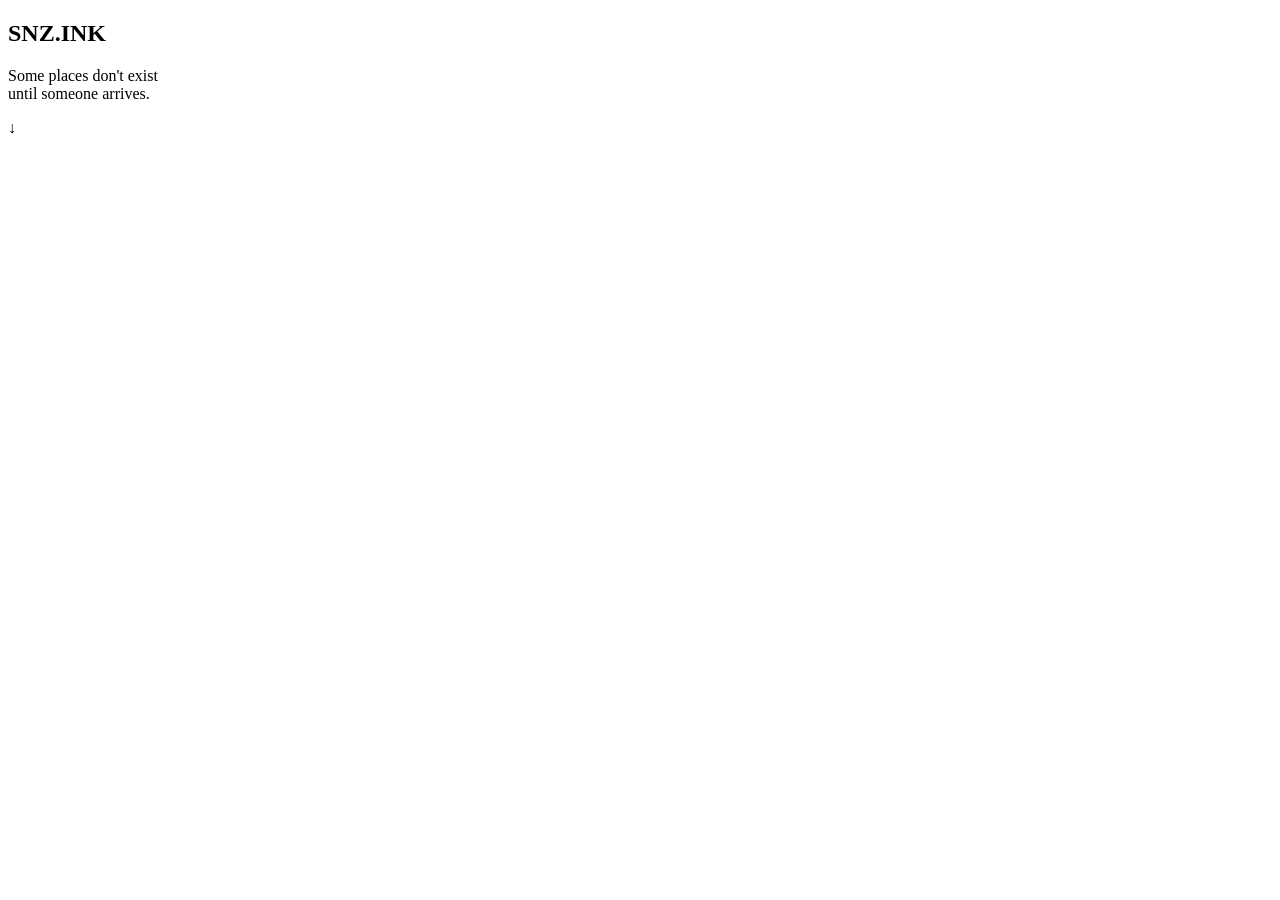
==== index.html @ cecdd0c6 "Create index.html" ====
<!DOCTYPE html>
<html lang="en">
<head>
    <meta charset="UTF-8">
    <meta name="viewport" content="width=device-width, initial-scale=1.0">
    <title>SNZ.INK</title>
    <link rel="stylesheet" href="style.css">
</head>

<body>

    <main class="arrival">

        <div class="light"></div>

        <section class="welcome">
            <h1>SNZ.INK</h1>

            <p>
                Some places don't exist<br>
                until someone arrives.
            </p>

            <span class="arrow">↓</span>
        </section>

    </main>

    <script src="script.js"></script>

</body>
</html>
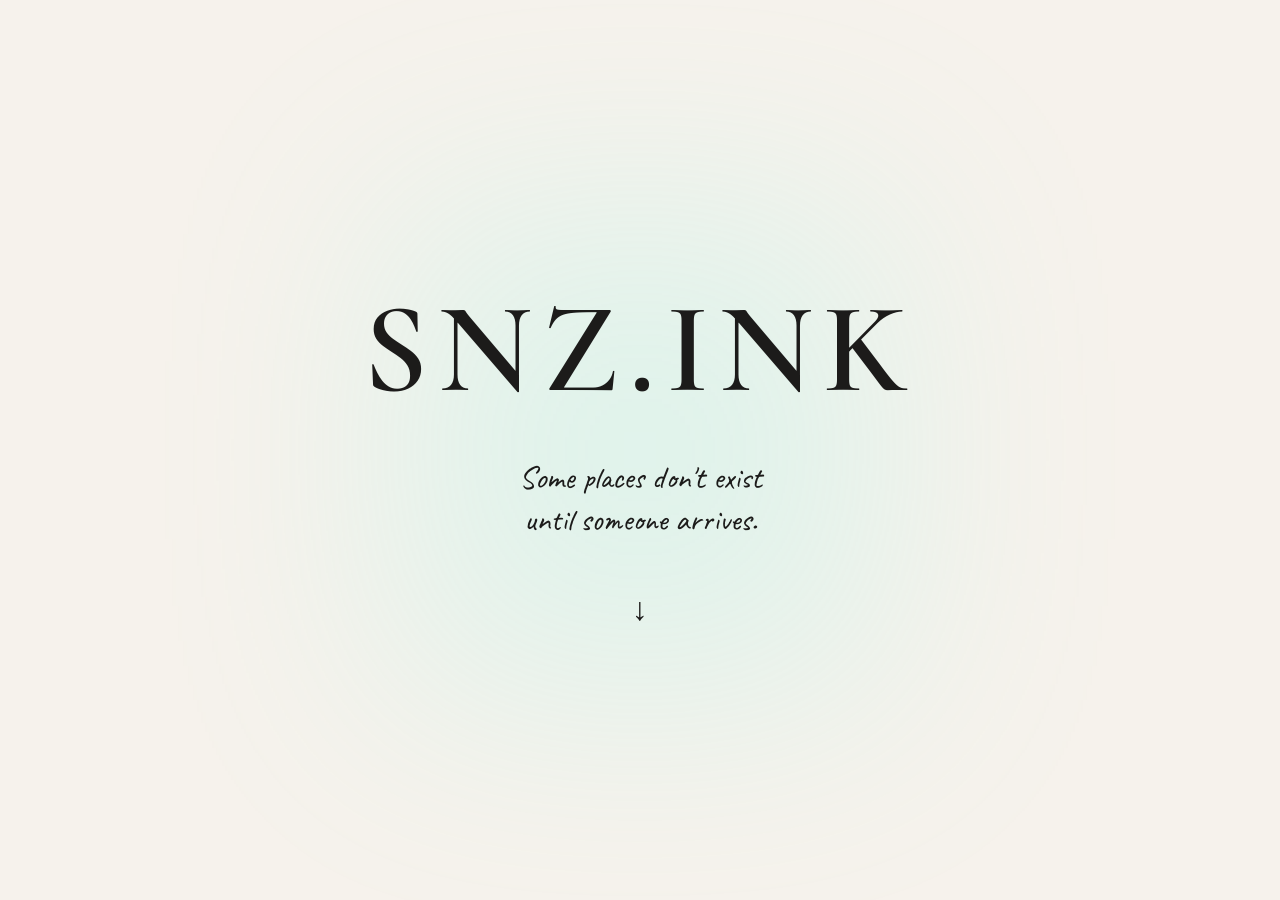
==== commit 314a788f: "Update index.html" ====
--- a/index.html
+++ b/index.html
@@ -12,6 +12,13 @@
     <main class="arrival">
 
         <div class="light"></div>
+
+        <div class="alien-flower">
+    <div class="petal petal-one"></div>
+    <div class="petal petal-two"></div>
+    <div class="petal petal-three"></div>
+    <div class="core"></div>
+</div>
 
         <section class="welcome">
             <h1>SNZ.INK</h1>
--- a/style.css
+++ b/style.css
@@ -0,0 +1,97 @@
+@import url('https://fonts.googleapis.com/css2?family=Cormorant+Garamond:wght@400;600&family=Caveat:wght@400;500&display=swap');
+
+:root {
+    --paper: #F6F2EC;
+    --ink: #1C1B1A;
+    --neon: #7EF7E7;
+}
+
+* {
+    box-sizing: border-box;
+}
+
+body {
+    margin: 0;
+    background: var(--paper);
+    color: var(--ink);
+    overflow: hidden;
+}
+
+.arrival {
+    height: 100vh;
+    display: flex;
+    align-items: center;
+    justify-content: center;
+    position: relative;
+    overflow: hidden;
+}
+
+.welcome {
+    text-align: center;
+    z-index: 2;
+    animation: appear 3s ease forwards;
+}
+
+h1 {
+    font-family: "Cormorant Garamond", serif;
+    font-size: clamp(4rem, 12vw, 8rem);
+    font-weight: 600;
+    letter-spacing: 0.08em;
+    margin: 0;
+}
+
+p {
+    font-family: "Caveat", cursive;
+    font-size: 2rem;
+    line-height: 1.3;
+    margin-top: 30px;
+}
+
+.arrow {
+    display: block;
+    margin-top: 50px;
+    font-size: 2rem;
+    animation: float 2s infinite ease-in-out;
+}
+
+.light {
+    position: absolute;
+    width: 500px;
+    height: 500px;
+    background: var(--neon);
+    filter: blur(120px);
+    opacity: 0.18;
+    animation: breathe 8s infinite alternate;
+}
+
+@keyframes appear {
+    from {
+        opacity: 0;
+        transform: translateY(20px);
+    }
+
+    to {
+        opacity: 1;
+        transform: translateY(0);
+    }
+}
+
+@keyframes breathe {
+    from {
+        transform: scale(0.8);
+    }
+
+    to {
+        transform: scale(1.2);
+    }
+}
+
+@keyframes float {
+    0%, 100% {
+        transform: translateY(0);
+    }
+
+    50% {
+        transform: translateY(10px);
+    }
+}
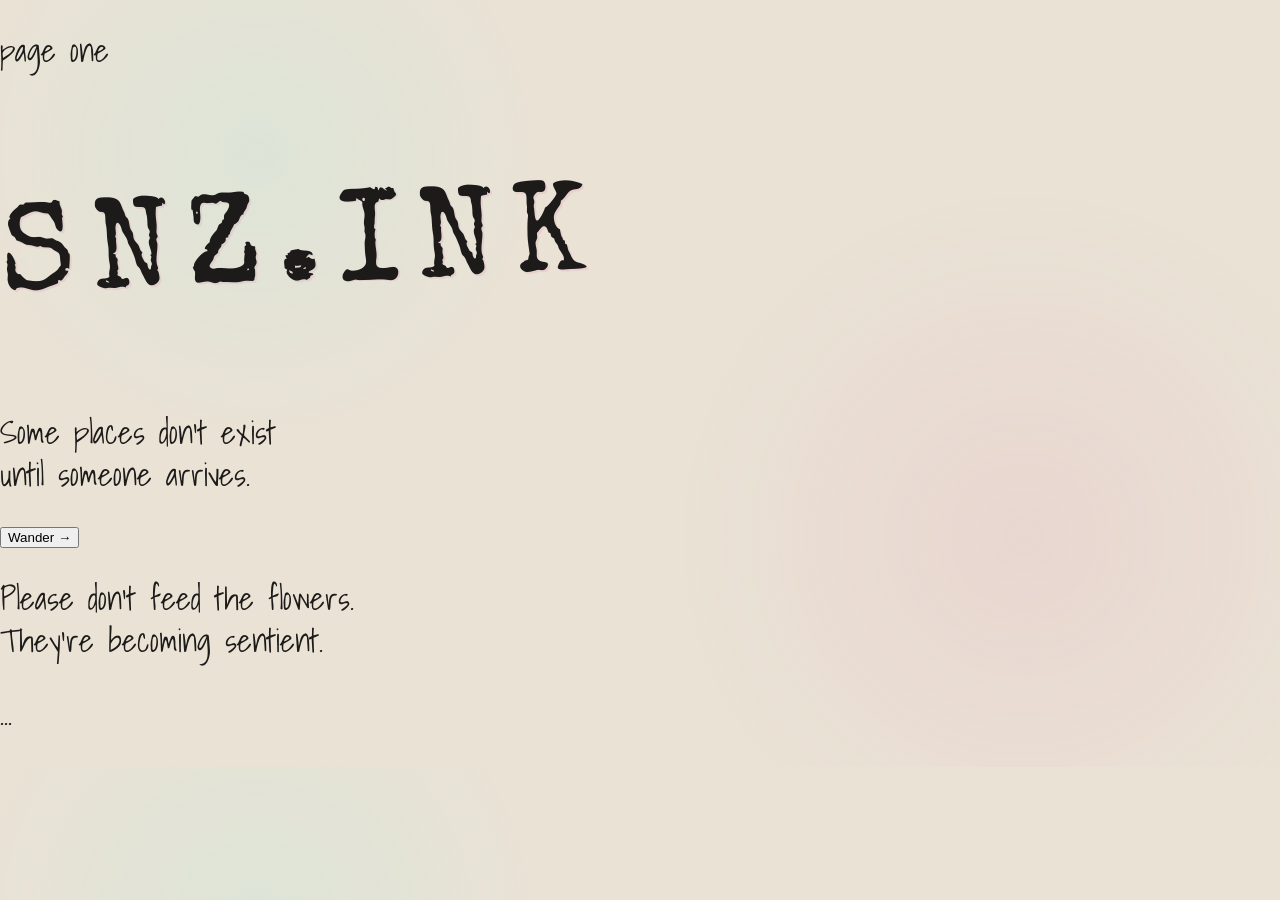
==== commit 73297596: "Update index.html" ====
--- a/index.html
+++ b/index.html
@@ -1,39 +1,91 @@
 <!DOCTYPE html>
 <html lang="en">
+
 <head>
-    <meta charset="UTF-8">
-    <meta name="viewport" content="width=device-width, initial-scale=1.0">
+    <meta charset="UTF-8" />
+    <meta name="viewport" content="width=device-width, initial-scale=1.0" />
     <title>SNZ.INK</title>
+
+    <meta name="description"
+        content="A quiet little corner for strange flowers, rule-breaking art, and wandering minds." />
+
     <link rel="stylesheet" href="style.css">
 </head>
 
 <body>
 
-    <main class="arrival">
+    <!-- =====================================================
+         SNZ.INK
+         Season I — Arrival
 
-        <div class="light"></div>
+         If you're reading this...
 
-        <div class="alien-flower">
-    <div class="petal petal-one"></div>
-    <div class="petal petal-two"></div>
-    <div class="petal petal-three"></div>
-    <div class="core"></div>
-</div>
+         Welcome.
 
-        <section class="welcome">
-            <h1>SNZ.INK</h1>
+         Take your time.
 
-            <p>
-                Some places don't exist<br>
+         Nothing here is in a hurry.
+    ====================================================== -->
+
+    <div id="paper"></div>
+    <div id="light"></div>
+    <div id="grain"></div>
+
+    <main id="arrival">
+
+        <section class="hero">
+
+            <div class="sketch-mark sketch-one"></div>
+            <div class="sketch-mark sketch-two"></div>
+
+            <div id="flower-container">
+                <!-- JavaScript will grow flowers here -->
+            </div>
+
+            <p class="label">
+                page one
+            </p>
+
+            <h1>
+                <span>SNZ</span><span class="dot">.</span><span>INK</span>
+            </h1>
+
+            <p class="quote">
+                Some places don't exist
+                <br>
                 until someone arrives.
             </p>
 
-            <span class="arrow">↓</span>
+            <button id="beginButton">
+                Wander →
+            </button>
+
         </section>
+
+        <aside class="margin-note">
+
+            <div class="tape tape-top"></div>
+
+            <p>
+                Please don't feed the flowers.
+                <br>
+                They're becoming sentient.
+            </p>
+
+        </aside>
+
+        <footer>
+
+            <p id="changingThought">
+                ...
+            </p>
+
+        </footer>
 
     </main>
 
     <script src="script.js"></script>
 
 </body>
+
 </html>
--- a/style.css
+++ b/style.css
@@ -1,5 +1,4 @@
-@import url('https://fonts.googleapis.com/css2?family=Cormorant+Garamond:wght@400;600&family=Caveat:wght@400;500&display=swap');
-
+@import url('https://fonts.googleapis.com/css2?family=Special+Elite&family=Shadows+Into+Light&family=Caveat:wght@400;500&display=swap');
 :root {
     --paper: #F6F2EC;
     --ink: #1C1B1A;
@@ -12,7 +11,18 @@
 
 body {
     margin: 0;
-    background: var(--paper);
+    background:
+        radial-gradient(
+            circle at 20% 20%,
+            rgba(126, 247, 231, 0.12),
+            transparent 25%
+        ),
+        radial-gradient(
+            circle at 80% 70%,
+            rgba(216, 110, 168, 0.10),
+            transparent 30%
+        ),
+        #EAE2D5;
     color: var(--ink);
     overflow: hidden;
 }
@@ -33,15 +43,16 @@
 }
 
 h1 {
-    font-family: "Cormorant Garamond", serif;
+    font-family: "Special Elite", monospace;
     font-size: clamp(4rem, 12vw, 8rem);
-    font-weight: 600;
-    letter-spacing: 0.08em;
-    margin: 0;
+    font-weight: 400;
+    letter-spacing: 0.12em;
+    transform: rotate(-2deg);
+    text-shadow: 2px 2px rgba(216, 110, 168, 0.15);
 }
 
 p {
-    font-family: "Caveat", cursive;
+    font-family: "Shadows Into Light", cursive;
     font-size: 2rem;
     line-height: 1.3;
     margin-top: 30px;
@@ -95,3 +106,64 @@
         transform: translateY(10px);
     }
 }
+.alien-flower {
+    position: absolute;
+    bottom: 15%;
+    left: 20%;
+    width: 120px;
+    height: 120px;
+    animation: floatFlower 6s ease-in-out infinite;
+}
+
+.petal {
+    position: absolute;
+    width: 60px;
+    height: 90px;
+    background: linear-gradient(
+        145deg,
+        #D86EA8,
+        #7EF7E7
+    );
+    border-radius: 60% 40% 60% 40%;
+    filter: blur(0.2px);
+    opacity: 0.85;
+}
+
+.petal-one {
+    transform: rotate(0deg);
+    left: 30px;
+    top: 0;
+}
+
+.petal-two {
+    transform: rotate(120deg);
+    left: 0;
+    top: 30px;
+}
+
+.petal-three {
+    transform: rotate(240deg);
+    right: 0;
+    top: 30px;
+}
+
+.core {
+    position: absolute;
+    width: 30px;
+    height: 30px;
+    background: #F6F2EC;
+    border-radius: 50%;
+    top: 45px;
+    left: 45px;
+    box-shadow: 0 0 30px #7EF7E7;
+}
+
+@keyframes floatFlower {
+    0%, 100% {
+        transform: translateY(0) rotate(-3deg);
+    }
+
+    50% {
+        transform: translateY(-20px) rotate(3deg);
+    }
+}
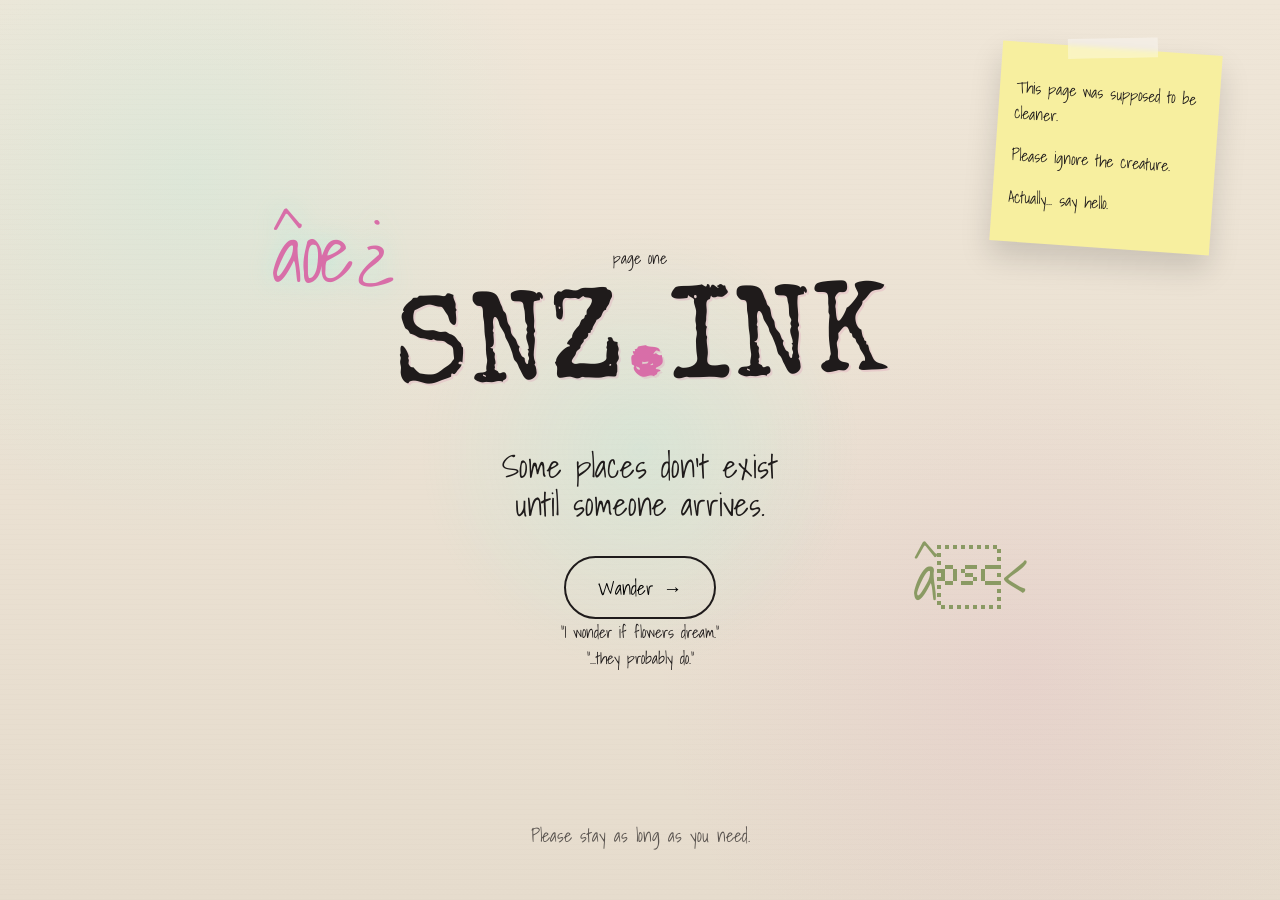
==== commit e4a428ba: "Update index.html" ====
--- a/index.html
+++ b/index.html
@@ -2,52 +2,84 @@
 <html lang="en">
 
 <head>
-    <meta charset="UTF-8" />
-    <meta name="viewport" content="width=device-width, initial-scale=1.0" />
+    <meta charset="UTF-8">
+    <meta name="viewport" content="width=device-width, initial-scale=1.0">
+
     <title>SNZ.INK</title>
 
     <meta name="description"
-        content="A quiet little corner for strange flowers, rule-breaking art, and wandering minds." />
+        content="A quiet little corner for strange flowers, wandering minds, and rule-breaking art.">
+
+    <link rel="preconnect" href="https://fonts.googleapis.com">
+    <link rel="preconnect" href="https://fonts.gstatic.com" crossorigin>
+
+    <link href="https://fonts.googleapis.com/css2?family=Special+Elite&family=Shadows+Into+Light&display=swap"
+        rel="stylesheet">
 
     <link rel="stylesheet" href="style.css">
 </head>
 
 <body>
 
-    <!-- =====================================================
-         SNZ.INK
-         Season I — Arrival
+    <!--
+    =============================================================
 
-         If you're reading this...
+        SNZ.INK
+        Season I — Arrival
 
-         Welcome.
+        If you're reading this...
 
-         Take your time.
+        Welcome.
 
-         Nothing here is in a hurry.
-    ====================================================== -->
+        Stay as long as you need.
+
+    =============================================================
+    -->
 
     <div id="paper"></div>
+    <div id="grain"></div>
     <div id="light"></div>
-    <div id="grain"></div>
 
     <main id="arrival">
 
+        <aside class="margin-note">
+
+            <div class="tape"></div>
+
+            <p>
+                This page was supposed
+                to be cleaner.
+            </p>
+
+            <p class="crossed">
+                Please ignore the creature.
+            </p>
+
+            <p>
+                Actually...
+                say hello.
+            </p>
+
+        </aside>
+
         <section class="hero">
 
-            <div class="sketch-mark sketch-one"></div>
-            <div class="sketch-mark sketch-two"></div>
+            <div class="coffee-ring"></div>
 
-            <div id="flower-container">
-                <!-- JavaScript will grow flowers here -->
+            <div class="flower-area">
+
+                <div id="flower-container">
+                    <!-- JavaScript grows things here -->
+                </div>
+
             </div>
 
-            <p class="label">
+            <p class="page-number">
                 page one
             </p>
 
             <h1>
-                <span>SNZ</span><span class="dot">.</span><span>INK</span>
+                SNZ<span class="dot">.</span>INK
             </h1>
 
             <p class="quote">
@@ -62,22 +94,18 @@
 
         </section>
 
-        <aside class="margin-note">
+        <div class="margin-thought left">
+            "I wonder if flowers dream."
+        </div>
 
-            <div class="tape tape-top"></div>
-
-            <p>
-                Please don't feed the flowers.
-                <br>
-                They're becoming sentient.
-            </p>
-
-        </aside>
+        <div class="margin-thought right">
+            "...they probably do."
+        </div>
 
         <footer>
 
             <p id="changingThought">
-                ...
+                Please stay as long as you need.
             </p>
 
         </footer>
--- a/style.css
+++ b/style.css
@@ -1,169 +1,178 @@
-@import url('https://fonts.googleapis.com/css2?family=Special+Elite&family=Shadows+Into+Light&family=Caveat:wght@400;500&display=swap');
-:root {
-    --paper: #F6F2EC;
-    --ink: #1C1B1A;
-    --neon: #7EF7E7;
+@import url('https://fonts.googleapis.com/css2?family=Special+Elite&family=Shadows+Into+Light&display=swap');
+
+:root{
+--paper:#efe6d8;
+--paper2:#e6dccd;
+--ink:#1f1b1b;
+--pink:#d86ea8;
+--cyan:#7ef7e7;
+--green:#8a9a63;
 }
 
-* {
-    box-sizing: border-box;
+*{box-sizing:border-box}
+html,body{height:100%}
+body{
+margin:0;
+overflow:hidden;
+font-family:"Shadows Into Light",cursive;
+color:var(--ink);
+background:
+radial-gradient(circle at 15% 20%,rgba(126,247,231,.14),transparent 28%),
+radial-gradient(circle at 80% 75%,rgba(216,110,168,.10),transparent 30%),
+linear-gradient(180deg,var(--paper),var(--paper2));
 }
 
-body {
-    margin: 0;
-    background:
-        radial-gradient(
-            circle at 20% 20%,
-            rgba(126, 247, 231, 0.12),
-            transparent 25%
-        ),
-        radial-gradient(
-            circle at 80% 70%,
-            rgba(216, 110, 168, 0.10),
-            transparent 30%
-        ),
-        #EAE2D5;
-    color: var(--ink);
-    overflow: hidden;
+#paper,#grain,#light{
+position:fixed;inset:0;pointer-events:none;
 }
 
-.arrival {
-    height: 100vh;
-    display: flex;
-    align-items: center;
-    justify-content: center;
-    position: relative;
-    overflow: hidden;
+#paper{
+background:
+repeating-linear-gradient(90deg,rgba(255,255,255,.025) 0 2px,transparent 2px 6px),
+repeating-linear-gradient(0deg,rgba(0,0,0,.015) 0 1px,transparent 1px 5px);
+opacity:.55;
 }
 
-.welcome {
-    text-align: center;
-    z-index: 2;
-    animation: appear 3s ease forwards;
+#grain{
+opacity:.08;
+background-image:
+radial-gradient(#000 0.6px, transparent .7px);
+background-size:8px 8px;
+mix-blend-mode:multiply;
 }
 
-h1 {
-    font-family: "Special Elite", monospace;
-    font-size: clamp(4rem, 12vw, 8rem);
-    font-weight: 400;
-    letter-spacing: 0.12em;
-    transform: rotate(-2deg);
-    text-shadow: 2px 2px rgba(216, 110, 168, 0.15);
+#light{
+background:
+radial-gradient(circle at var(--mx,50%) var(--my,50%),rgba(126,247,231,.16),transparent 220px);
+transition:background .08s linear;
 }
 
-p {
-    font-family: "Shadows Into Light", cursive;
-    font-size: 2rem;
-    line-height: 1.3;
-    margin-top: 30px;
+#arrival{
+height:100%;
+display:flex;
+flex-direction:column;
+justify-content:center;
+align-items:center;
+position:relative;
+padding:2rem;
 }
 
-.arrow {
-    display: block;
-    margin-top: 50px;
-    font-size: 2rem;
-    animation: float 2s infinite ease-in-out;
+.hero{
+position:relative;
+text-align:center;
+max-width:850px;
 }
 
-.light {
-    position: absolute;
-    width: 500px;
-    height: 500px;
-    background: var(--neon);
-    filter: blur(120px);
-    opacity: 0.18;
-    animation: breathe 8s infinite alternate;
+.label{
+letter-spacing:.3em;
+text-transform:uppercase;
+font-size:.9rem;
+opacity:.55;
 }
 
-@keyframes appear {
-    from {
-        opacity: 0;
-        transform: translateY(20px);
-    }
-
-    to {
-        opacity: 1;
-        transform: translateY(0);
-    }
+h1{
+font-family:"Special Elite",monospace;
+font-size:clamp(4rem,11vw,8rem);
+margin:.2rem 0;
+font-weight:400;
+transform:rotate(-1.5deg);
+text-shadow:2px 2px rgba(216,110,168,.18);
 }
 
-@keyframes breathe {
-    from {
-        transform: scale(0.8);
-    }
+.dot{color:var(--pink)}
 
-    to {
-        transform: scale(1.2);
-    }
+.quote{
+font-size:2rem;
+line-height:1.2;
+max-width:650px;
+margin:2rem auto;
 }
 
-@keyframes float {
-    0%, 100% {
-        transform: translateY(0);
-    }
-
-    50% {
-        transform: translateY(10px);
-    }
-}
-.alien-flower {
-    position: absolute;
-    bottom: 15%;
-    left: 20%;
-    width: 120px;
-    height: 120px;
-    animation: floatFlower 6s ease-in-out infinite;
+#beginButton{
+background:transparent;
+border:2px solid var(--ink);
+padding:.9rem 2rem;
+font:inherit;
+font-size:1.2rem;
+cursor:pointer;
+border-radius:999px;
+transition:.35s;
 }
 
-.petal {
-    position: absolute;
-    width: 60px;
-    height: 90px;
-    background: linear-gradient(
-        145deg,
-        #D86EA8,
-        #7EF7E7
-    );
-    border-radius: 60% 40% 60% 40%;
-    filter: blur(0.2px);
-    opacity: 0.85;
+#beginButton:hover{
+background:var(--ink);
+color:#fff;
+transform:translateY(-3px);
+box-shadow:0 0 30px rgba(126,247,231,.3);
 }
 
-.petal-one {
-    transform: rotate(0deg);
-    left: 30px;
-    top: 0;
+.margin-note{
+position:absolute;
+right:4rem;
+top:3rem;
+width:220px;
+background:#f7ef9f;
+padding:1rem;
+transform:rotate(4deg);
+box-shadow:0 15px 30px rgba(0,0,0,.15);
 }
 
-.petal-two {
-    transform: rotate(120deg);
-    left: 0;
-    top: 30px;
+.tape{
+position:absolute;
+width:90px;
+height:20px;
+background:rgba(255,255,255,.35);
+left:50%;
+top:-10px;
+transform:translateX(-50%) rotate(-5deg);
+backdrop-filter:blur(2px);
 }
 
-.petal-three {
-    transform: rotate(240deg);
-    right: 0;
-    top: 30px;
+footer{
+position:absolute;
+bottom:2rem;
+opacity:.7;
+font-size:1.1rem;
 }
 
-.core {
-    position: absolute;
-    width: 30px;
-    height: 30px;
-    background: #F6F2EC;
-    border-radius: 50%;
-    top: 45px;
-    left: 45px;
-    box-shadow: 0 0 30px #7EF7E7;
+.sketch-mark{
+position:absolute;
+border:2px solid rgba(31,27,27,.12);
+border-radius:50%;
 }
 
-@keyframes floatFlower {
-    0%, 100% {
-        transform: translateY(0) rotate(-3deg);
-    }
+.sketch-one{width:160px;height:60px;left:-70px;top:10px;transform:rotate(-8deg)}
+.sketch-two{width:120px;height:120px;right:-50px;bottom:30px}
 
-    50% {
-        transform: translateY(-20px) rotate(3deg);
-    }
+#flower-container::before{
+content:"âœ¿";
+position:absolute;
+left:-120px;
+top:-40px;
+font-size:5rem;
+color:var(--pink);
+filter:drop-shadow(0 0 12px rgba(126,247,231,.4));
+animation:float 6s ease-in-out infinite;
 }
+
+#flower-container::after{
+content:"â‹";
+position:absolute;
+right:-140px;
+bottom:-10px;
+font-size:4rem;
+color:var(--green);
+animation:float2 8s ease-in-out infinite;
+}
+
+@keyframes float{
+50%{transform:translateY(-15px) rotate(8deg)}
+}
+@keyframes float2{
+50%{transform:translateY(12px) rotate(-12deg)}
+}
+
+@media (max-width:900px){
+.margin-note{display:none}
+.quote{font-size:1.6rem}
+}
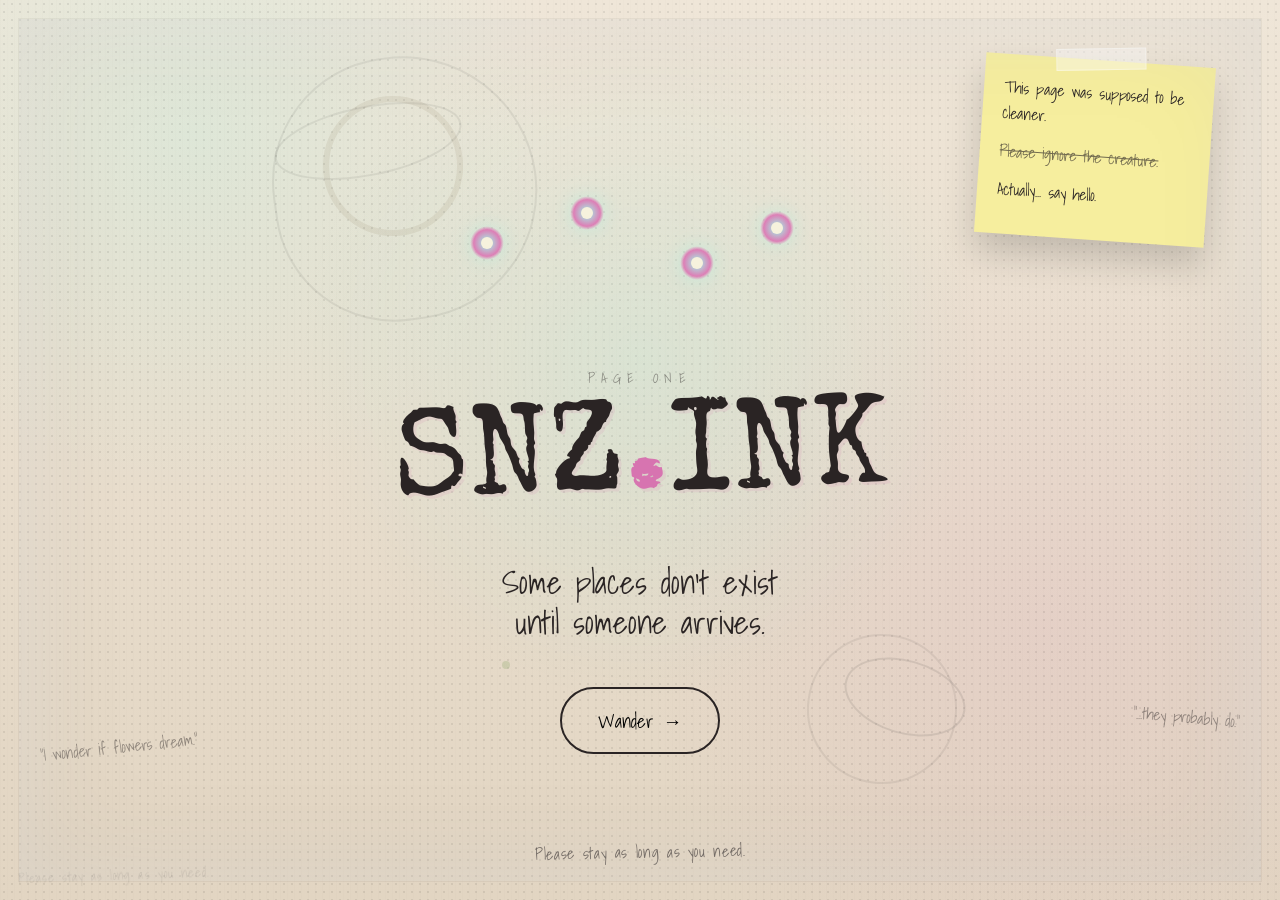
==== commit 205e536c: "Update index.html" ====
--- a/index.html
+++ b/index.html
@@ -63,7 +63,12 @@
         </aside>
 
         <section class="hero">
+<div class="circle-a"></div>
+<div class="circle-b"></div>
 
+<div class="paint"></div>
+<div class="paint"></div>
+<div class="paint"></div>
             <div class="coffee-ring"></div>
 
             <div class="flower-area">
--- a/style.css
+++ b/style.css
@@ -1,178 +1,747 @@
+/* ==========================================================
+   SNZ.INK
+   Season I — Arrival
+   Foundation
+========================================================== */
+
 @import url('https://fonts.googleapis.com/css2?family=Special+Elite&family=Shadows+Into+Light&display=swap');
 
 :root{
---paper:#efe6d8;
---paper2:#e6dccd;
---ink:#1f1b1b;
---pink:#d86ea8;
---cyan:#7ef7e7;
---green:#8a9a63;
-}
-
-*{box-sizing:border-box}
-html,body{height:100%}
+
+    --paper:#efe6d8;
+    --paper-dark:#e2d5c2;
+
+    --ink:#2a2424;
+
+    --pink:#d774b0;
+    --cyan:#87f7e7;
+    --green:#8ca56c;
+
+    --shadow:rgba(0,0,0,.18);
+
+}
+
+*{
+    margin:0;
+    padding:0;
+    box-sizing:border-box;
+}
+
+html{
+    scroll-behavior:smooth;
+}
+
 body{
-margin:0;
-overflow:hidden;
-font-family:"Shadows Into Light",cursive;
-color:var(--ink);
-background:
-radial-gradient(circle at 15% 20%,rgba(126,247,231,.14),transparent 28%),
-radial-gradient(circle at 80% 75%,rgba(216,110,168,.10),transparent 30%),
-linear-gradient(180deg,var(--paper),var(--paper2));
-}
-
-#paper,#grain,#light{
-position:fixed;inset:0;pointer-events:none;
+
+    min-height:100vh;
+    overflow:hidden;
+
+    font-family:"Shadows Into Light",cursive;
+    color:var(--ink);
+
+    background:
+
+    radial-gradient(circle at 15% 15%,rgba(135,247,231,.15),transparent 28%),
+
+    radial-gradient(circle at 82% 70%,rgba(215,116,176,.10),transparent 34%),
+
+    linear-gradient(
+        180deg,
+        var(--paper),
+        var(--paper-dark)
+    );
+
+}
+
+/* ----------------------------------
+    Paper Layers
+---------------------------------- */
+
+#paper,
+#grain,
+#light{
+
+    position:fixed;
+    inset:0;
+    pointer-events:none;
+
 }
 
 #paper{
-background:
-repeating-linear-gradient(90deg,rgba(255,255,255,.025) 0 2px,transparent 2px 6px),
-repeating-linear-gradient(0deg,rgba(0,0,0,.015) 0 1px,transparent 1px 5px);
-opacity:.55;
+
+    opacity:.45;
+
+    background:
+
+    repeating-linear-gradient(
+
+        0deg,
+
+        rgba(255,255,255,.03),
+
+        rgba(255,255,255,.03) 2px,
+
+        transparent 2px,
+
+        transparent 8px
+
+    ),
+
+    repeating-linear-gradient(
+
+        90deg,
+
+        rgba(0,0,0,.02),
+
+        rgba(0,0,0,.02) 1px,
+
+        transparent 1px,
+
+        transparent 7px
+
+    );
+
 }
 
 #grain{
-opacity:.08;
-background-image:
-radial-gradient(#000 0.6px, transparent .7px);
-background-size:8px 8px;
-mix-blend-mode:multiply;
+
+    opacity:.08;
+
+    background-image:
+
+    radial-gradient(#000 .7px, transparent .8px);
+
+    background-size:8px 8px;
+
+    mix-blend-mode:multiply;
+
 }
 
 #light{
-background:
-radial-gradient(circle at var(--mx,50%) var(--my,50%),rgba(126,247,231,.16),transparent 220px);
-transition:background .08s linear;
-}
+
+    background:
+
+    radial-gradient(
+
+        circle at 50% 40%,
+
+        rgba(135,247,231,.16),
+
+        transparent 340px
+
+    );
+
+}
+
+/* ----------------------------------
+    Main Layout
+---------------------------------- */
 
 #arrival{
-height:100%;
-display:flex;
-flex-direction:column;
-justify-content:center;
-align-items:center;
-position:relative;
-padding:2rem;
+
+    position:relative;
+
+    min-height:100vh;
+
+    display:flex;
+
+    justify-content:center;
+    align-items:center;
+    flex-direction:column;
+
+    padding:60px;
+
 }
 
 .hero{
-position:relative;
-text-align:center;
-max-width:850px;
-}
-
-.label{
-letter-spacing:.3em;
-text-transform:uppercase;
-font-size:.9rem;
-opacity:.55;
+
+    position:relative;
+
+    text-align:center;
+
+    max-width:900px;
+
+}
+
+.page-number{
+
+    text-transform:uppercase;
+
+    letter-spacing:.45em;
+
+    opacity:.45;
+
+    font-size:.9rem;
+
 }
 
 h1{
-font-family:"Special Elite",monospace;
-font-size:clamp(4rem,11vw,8rem);
-margin:.2rem 0;
-font-weight:400;
-transform:rotate(-1.5deg);
-text-shadow:2px 2px rgba(216,110,168,.18);
-}
-
-.dot{color:var(--pink)}
+
+    margin-top:10px;
+
+    font-family:"Special Elite",monospace;
+
+    font-weight:400;
+
+    font-size:clamp(4rem,11vw,8rem);
+
+    transform:rotate(-1.5deg);
+
+    text-shadow:
+
+    3px 3px rgba(215,116,176,.12);
+
+}
+
+.dot{
+
+    color:var(--pink);
+
+}
 
 .quote{
-font-size:2rem;
-line-height:1.2;
-max-width:650px;
-margin:2rem auto;
-}
+
+    margin:35px auto;
+
+    max-width:650px;
+
+    font-size:2rem;
+
+    line-height:1.25;
+
+}
+
+/* ----------------------------------
+    Wander Button
+---------------------------------- */
 
 #beginButton{
-background:transparent;
-border:2px solid var(--ink);
-padding:.9rem 2rem;
-font:inherit;
-font-size:1.2rem;
-cursor:pointer;
-border-radius:999px;
-transition:.35s;
+
+    margin-top:10px;
+
+    background:transparent;
+
+    border:2px solid var(--ink);
+
+    border-radius:999px;
+
+    padding:16px 36px;
+
+    cursor:pointer;
+
+    font:inherit;
+
+    font-size:1.2rem;
+
+    transition:.35s;
+
 }
 
 #beginButton:hover{
-background:var(--ink);
-color:#fff;
-transform:translateY(-3px);
-box-shadow:0 0 30px rgba(126,247,231,.3);
-}
+
+    background:var(--ink);
+
+    color:white;
+
+    transform:translateY(-3px);
+
+    box-shadow:
+
+    0 0 30px rgba(135,247,231,.30);
+
+}
+
+/* ----------------------------------
+    Sticky Note
+---------------------------------- */
 
 .margin-note{
-position:absolute;
-right:4rem;
-top:3rem;
-width:220px;
-background:#f7ef9f;
-padding:1rem;
-transform:rotate(4deg);
-box-shadow:0 15px 30px rgba(0,0,0,.15);
+
+    position:absolute;
+
+    top:60px;
+    right:70px;
+
+    width:230px;
+
+    background:#f6ee9e;
+
+    padding:20px;
+
+    transform:rotate(4deg);
+
+    box-shadow:
+
+    0 18px 35px var(--shadow);
+
+}
+
+.margin-note p{
+
+    margin-bottom:12px;
+
+}
+
+.crossed{
+
+    text-decoration:line-through;
+
+    opacity:.65;
+
 }
 
 .tape{
-position:absolute;
-width:90px;
-height:20px;
-background:rgba(255,255,255,.35);
-left:50%;
-top:-10px;
-transform:translateX(-50%) rotate(-5deg);
-backdrop-filter:blur(2px);
-}
+
+    position:absolute;
+
+    width:90px;
+    height:22px;
+
+    left:50%;
+    top:-12px;
+
+    transform:
+
+    translateX(-50%)
+    rotate(-5deg);
+
+    background:
+
+    rgba(255,255,255,.40);
+
+    border:
+
+    1px solid rgba(255,255,255,.35);
+
+}
+
+/* ----------------------------------
+    Coffee Ring
+---------------------------------- */
+
+.coffee-ring{
+
+    position:absolute;
+
+    width:140px;
+    height:140px;
+
+    left:-70px;
+    top:-50px;
+
+    border:
+
+    6px solid rgba(92,61,36,.08);
+
+    border-radius:50%;
+
+}
+
+/* ----------------------------------
+    Margin Thoughts
+---------------------------------- */
+
+.margin-thought{
+
+    position:absolute;
+
+    font-size:1rem;
+
+    opacity:.45;
+
+}
+
+.left{
+
+    left:40px;
+    bottom:140px;
+
+    transform:rotate(-6deg);
+
+}
+
+.right{
+
+    right:40px;
+    bottom:170px;
+
+    transform:rotate(5deg);
+
+}
+
+/* ----------------------------------
+    Footer
+---------------------------------- */
 
 footer{
-position:absolute;
-bottom:2rem;
-opacity:.7;
-font-size:1.1rem;
-}
-
-.sketch-mark{
-position:absolute;
-border:2px solid rgba(31,27,27,.12);
-border-radius:50%;
-}
-
-.sketch-one{width:160px;height:60px;left:-70px;top:10px;transform:rotate(-8deg)}
-.sketch-two{width:120px;height:120px;right:-50px;bottom:30px}
-
-#flower-container::before{
-content:"âœ¿";
-position:absolute;
-left:-120px;
-top:-40px;
-font-size:5rem;
-color:var(--pink);
-filter:drop-shadow(0 0 12px rgba(126,247,231,.4));
-animation:float 6s ease-in-out infinite;
-}
-
-#flower-container::after{
-content:"â‹";
-position:absolute;
-right:-140px;
-bottom:-10px;
-font-size:4rem;
-color:var(--green);
-animation:float2 8s ease-in-out infinite;
-}
-
-@keyframes float{
-50%{transform:translateY(-15px) rotate(8deg)}
-}
-@keyframes float2{
-50%{transform:translateY(12px) rotate(-12deg)}
-}
-
-@media (max-width:900px){
-.margin-note{display:none}
-.quote{font-size:1.6rem}
-}
+
+    position:absolute;
+
+    bottom:35px;
+
+    opacity:.65;
+
+}
+
+/* ----------------------------------
+    Mobile
+---------------------------------- */
+
+@media(max-width:900px){
+
+    .margin-note,
+    .margin-thought{
+
+        display:none;
+
+    }
+
+    .quote{
+
+        font-size:1.5rem;
+
+    }
+
+}
+/* ==========================================================
+   SNZ.INK
+   Hand-drawn details
+   (append to the end of style.css)
+========================================================== */
+
+/* Gentle breathing */
+.hero{
+    animation: breathe 9s ease-in-out infinite;
+}
+
+@keyframes breathe{
+
+    0%{
+        transform:translateY(0px);
+    }
+
+    50%{
+        transform:translateY(-6px);
+    }
+
+    100%{
+        transform:translateY(0px);
+    }
+
+}
+
+/* ------------------------------
+   Sketchbook doodles
+------------------------------ */
+
+.hero::before{
+
+    content:"";
+
+    position:absolute;
+
+    width:260px;
+    height:260px;
+
+    left:-120px;
+    top:-90px;
+
+    border:2px solid rgba(40,40,40,.08);
+
+    border-radius:49% 53% 51% 47%;
+
+    transform:rotate(-8deg);
+
+}
+
+.hero::after{
+
+    content:"";
+
+    position:absolute;
+
+    width:120px;
+    height:70px;
+
+    right:-80px;
+    bottom:20px;
+
+    border:2px solid rgba(40,40,40,.10);
+
+    border-radius:50%;
+
+    transform:rotate(16deg);
+
+}
+
+/* ------------------------------
+   Alien flowers
+------------------------------ */
+
+#flower-container{
+
+    position:relative;
+
+    width:420px;
+    height:160px;
+
+    margin:30px auto;
+
+}
+
+.alien-flower{
+
+    position:absolute;
+
+    width:34px;
+    height:34px;
+
+    border-radius:50%;
+
+    background:
+    radial-gradient(circle,
+        #9bf9ea 0%,
+        #dd7fb6 55%,
+        rgba(255,255,255,0) 70%);
+
+    filter:
+        drop-shadow(0 0 10px rgba(135,247,231,.35));
+
+    animation:
+        sway 8s ease-in-out infinite;
+
+}
+
+.alien-flower::before{
+
+    content:"";
+
+    position:absolute;
+
+    left:50%;
+    top:50%;
+
+    width:12px;
+    height:12px;
+
+    background:#f6f2dd;
+
+    border-radius:50%;
+
+    transform:
+        translate(-50%,-50%);
+
+}
+
+.alien-flower:nth-child(1){
+
+    left:40px;
+    top:50px;
+
+    animation-delay:0s;
+
+}
+
+.alien-flower:nth-child(2){
+
+    left:140px;
+    top:20px;
+
+    animation-delay:2s;
+
+}
+
+.alien-flower:nth-child(3){
+
+    left:250px;
+    top:70px;
+
+    animation-delay:4s;
+
+}
+
+.alien-flower:nth-child(4){
+
+    left:330px;
+    top:35px;
+
+    animation-delay:1s;
+
+}
+
+@keyframes sway{
+
+    0%{
+
+        transform:
+        rotate(-4deg)
+        translateY(0);
+
+    }
+
+    50%{
+
+        transform:
+        rotate(5deg)
+        translateY(-8px);
+
+    }
+
+    100%{
+
+        transform:
+        rotate(-4deg)
+        translateY(0);
+
+    }
+
+}
+
+/* ------------------------------
+   Hidden sentence
+------------------------------ */
+
+body::after{
+
+    content:"Please stay as long as you need.";
+
+    position:fixed;
+
+    left:18px;
+    bottom:14px;
+
+    font-size:.8rem;
+
+    letter-spacing:.08em;
+
+    opacity:.12;
+
+    pointer-events:none;
+
+    transform:rotate(-2deg);
+
+}
+/* ==========================================================
+   The page has been worked on.
+========================================================== */
+
+/* Soft paper shadow */
+
+body::before{
+
+    content:"";
+
+    position:fixed;
+
+    inset:18px;
+
+    border:1px solid rgba(0,0,0,.045);
+
+    box-shadow:
+
+        0 0 120px rgba(0,0,0,.08) inset,
+
+        0 0 80px rgba(255,255,255,.35) inset;
+
+    pointer-events:none;
+
+    z-index:999;
+
+}
+
+/* ------------------------------------
+   Pencil circles
+------------------------------------ */
+
+.hero .circle-a,
+.hero .circle-b{
+
+    position:absolute;
+
+    border:2px solid rgba(40,40,40,.08);
+
+    border-radius:50%;
+
+}
+
+.circle-a{
+
+    width:190px;
+    height:70px;
+
+    top:-40px;
+    left:-120px;
+
+    transform:rotate(-11deg);
+
+}
+
+.circle-b{
+
+    width:150px;
+    height:150px;
+
+    right:-70px;
+    bottom:-30px;
+
+    transform:rotate(7deg);
+
+}
+
+/* ------------------------------------
+   Tiny paint splatters
+------------------------------------ */
+
+.paint{
+
+    position:absolute;
+
+    width:8px;
+    height:8px;
+
+    border-radius:50%;
+
+    opacity:.35;
+
+    filter:blur(.4px);
+
+}
+
+.paint:nth-child(1){
+
+    background:#8ef4e5;
+
+    left:15%;
+    top:20%;
+
+}
+
+.paint:nth-child(2){
+
+    background:#da79b5;
+
+    right:18%;
+    top:12%;
+
+}
+
+.paint:nth-child(3){
+
+    background:#9fb17d;
+
+    left:22%;
+    bottom:14%;
+
+}
+
+/* ------------------------------------
+   Handwritten footer
+------------------------------------ */
+
+footer{
+
+    letter-spacing:.04em;
+
+    transform:rotate(-1deg);
+
+}
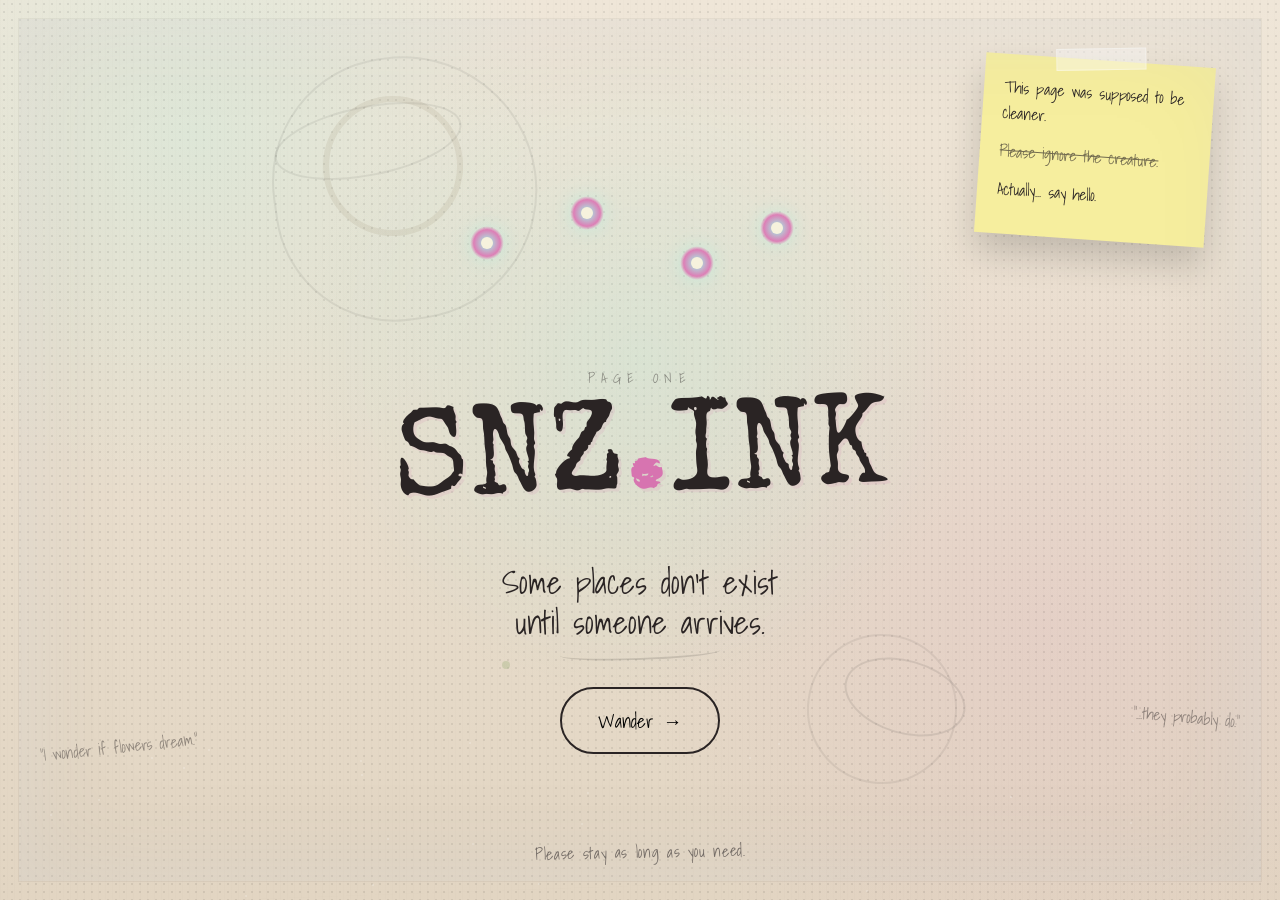
==== commit 88e49d29: "Update index.html" ====
--- a/index.html
+++ b/index.html
@@ -18,7 +18,17 @@
 
     <link rel="stylesheet" href="style.css">
 </head>
+<!--
 
+If you're reading this...
+
+I hope you made something today.
+
+Even if nobody sees it.
+
+Especially then.
+
+-->
 <body>
 
     <!--
--- a/style.css
+++ b/style.css
@@ -745,3 +745,259 @@
     transform:rotate(-1deg);
 
 }
+/* ===========================================================
+   SNZ.INK
+   "The page remembers."
+   Final atmospheric additions
+=========================================================== */
+
+/* The entire page gently inhales and exhales */
+
+body{
+
+    animation:
+        pageBreathing 18s ease-in-out infinite;
+
+}
+
+@keyframes pageBreathing{
+
+    0%,100%{
+
+        filter:saturate(100%) brightness(100%);
+
+    }
+
+    50%{
+
+        filter:saturate(103%) brightness(101.5%);
+
+    }
+
+}
+
+/* ------------------------------------------
+   Tiny stars that are actually paint
+------------------------------------------ */
+
+.paintDust{
+
+    position:fixed;
+
+    width:2px;
+    height:2px;
+
+    border-radius:50%;
+
+    background:white;
+
+    opacity:.25;
+
+    pointer-events:none;
+
+    animation:
+        driftDust linear infinite;
+
+}
+
+@keyframes driftDust{
+
+    from{
+
+        transform:
+            translateY(0px);
+
+    }
+
+    to{
+
+        transform:
+            translateY(-80px);
+
+        opacity:0;
+
+    }
+
+}
+
+/* ------------------------------------------
+   Paper corners
+------------------------------------------ */
+
+body::after{
+
+    content:"";
+
+    position:fixed;
+
+    inset:14px;
+
+    border:
+
+        1px solid rgba(40,40,40,.05);
+
+    pointer-events:none;
+
+    clip-path:
+
+        polygon(
+            0 8px,
+            8px 0,
+            calc(100% - 8px) 0,
+            100% 8px,
+            100% calc(100% - 8px),
+            calc(100% - 8px) 100%,
+            8px 100%,
+            0 calc(100% - 8px)
+        );
+
+}
+
+/* ------------------------------------------
+   A glowing flower
+------------------------------------------ */
+
+.alien-flower:nth-child(2){
+
+    animation:
+
+        sway 7s ease-in-out infinite,
+
+        bloom 5s ease-in-out infinite;
+
+}
+
+@keyframes bloom{
+
+    0%,100%{
+
+        filter:
+
+            drop-shadow(0 0 8px rgba(126,247,231,.35));
+
+    }
+
+    50%{
+
+        filter:
+
+            drop-shadow(0 0 28px rgba(126,247,231,.85));
+
+    }
+
+}
+
+/* ------------------------------------------
+   Scribble underline
+------------------------------------------ */
+
+.quote{
+
+    position:relative;
+
+}
+
+.quote::after{
+
+    content:"";
+
+    position:absolute;
+
+    left:50%;
+
+    transform:
+        translateX(-50%)
+        rotate(-2deg);
+
+    bottom:-18px;
+
+    width:160px;
+
+    height:12px;
+
+    border-bottom:
+
+        2px solid rgba(0,0,0,.12);
+
+    border-radius:50%;
+
+}
+
+/* ------------------------------------------
+   Handwriting effect
+------------------------------------------ */
+
+.margin-note{
+
+    transition:
+        transform .6s ease;
+
+}
+
+.margin-note:hover{
+
+    transform:
+
+        rotate(2deg)
+        scale(1.03);
+
+}
+
+/* ------------------------------------------
+   Wandering button glow
+------------------------------------------ */
+
+#beginButton{
+
+    position:relative;
+
+    overflow:hidden;
+
+}
+
+#beginButton::before{
+
+    content:"";
+
+    position:absolute;
+
+    left:-120%;
+
+    top:0;
+
+    width:100%;
+
+    height:100%;
+
+    background:
+
+    linear-gradient(
+
+        90deg,
+
+        transparent,
+
+        rgba(255,255,255,.4),
+
+        transparent
+
+    );
+
+}
+
+#beginButton:hover::before{
+
+    animation:
+        shimmer 1s;
+
+}
+
+@keyframes shimmer{
+
+    to{
+
+        left:130%;
+
+    }
+
+}
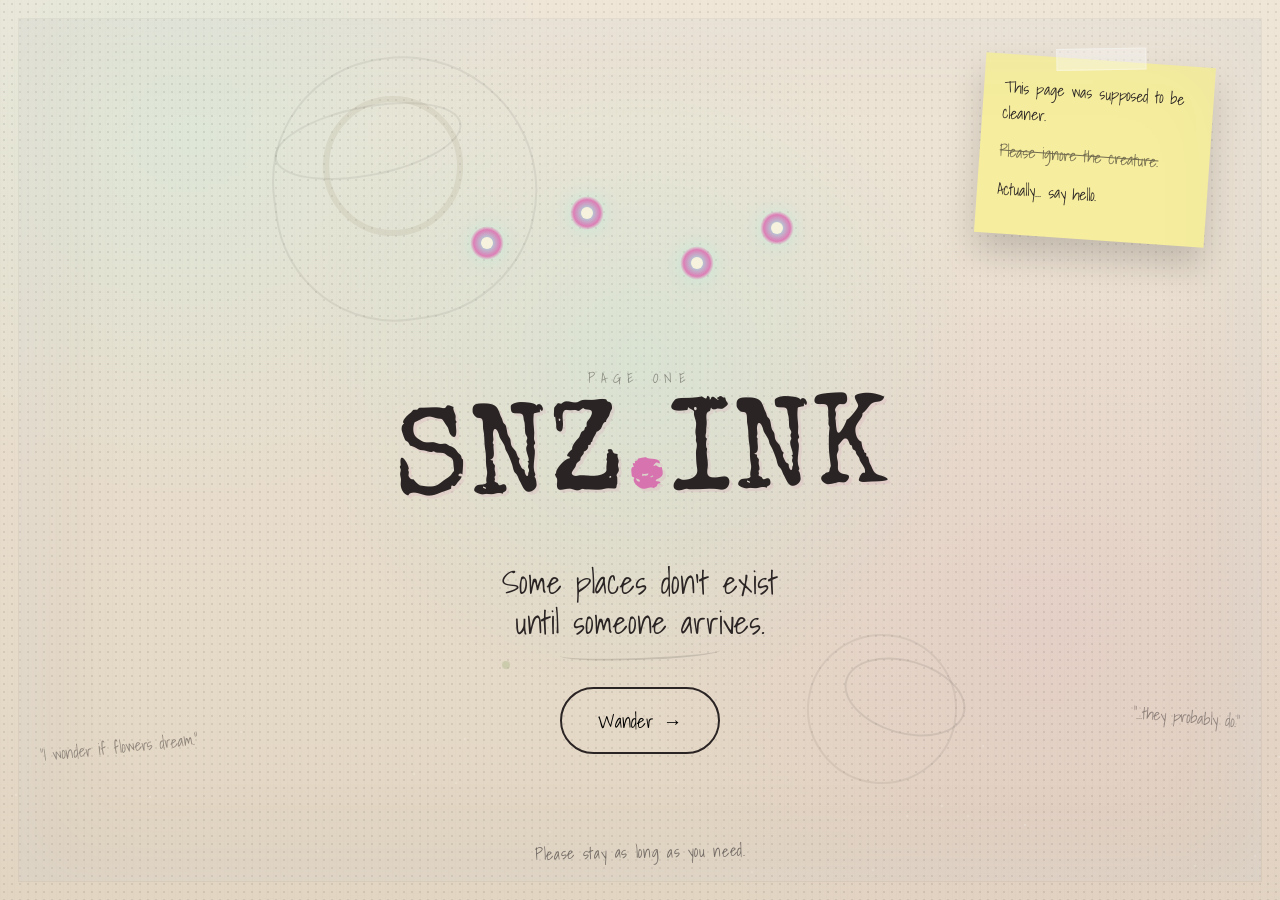
==== commit f051f53f: "Update index.html" ====
--- a/index.html
+++ b/index.html
@@ -103,9 +103,11 @@
                 until someone arrives.
             </p>
 
-            <button id="beginButton">
-                Wander →
-            </button>
+            <a href="gallery.html" class="wander-link">
+    <button id="beginButton">
+        Wander →
+    </button>
+</a>
 
         </section>
 
--- a/style.css
+++ b/style.css
@@ -1001,3 +1001,255 @@
     }
 
 }
+/* =======================================================
+   Gallery
+======================================================= */
+
+.gallery-page{
+
+    overflow-y:auto;
+
+}
+
+.gallery-header{
+
+    text-align:center;
+
+    margin-top:90px;
+
+    margin-bottom:60px;
+
+}
+
+.gallery-header h1{
+
+    font-size:4rem;
+
+}
+
+.back{
+
+    text-decoration:none;
+
+    color:inherit;
+
+    opacity:.6;
+
+}
+
+.gallery{
+
+    width:min(1200px,92%);
+
+    margin:auto;
+
+    display:grid;
+
+    grid-template-columns:
+
+        repeat(auto-fit,minmax(300px,1fr));
+
+    gap:70px;
+
+    padding-bottom:120px;
+
+}
+
+.painting{
+
+    position:relative;
+
+    transform:rotate(calc(var(--r,0) * 1deg));
+
+}
+
+.painting:nth-child(1){
+
+    --r:-2;
+
+}
+
+.painting:nth-child(2){
+
+    --r:3;
+
+}
+
+.painting:nth-child(3){
+
+    --r:-1;
+
+}
+
+.painting img{
+
+    width:100%;
+
+    display:block;
+
+    background:white;
+
+    padding:18px;
+
+    box-shadow:
+
+        0 18px 40px rgba(0,0,0,.18);
+
+}
+
+.painting:hover{
+
+    transform:
+
+        rotate(0deg)
+
+        scale(1.02);
+
+    transition:.4s;
+
+}
+
+.painting-note{
+
+    margin-top:18px;
+
+    font-size:1.1rem;
+
+    opacity:.8;
+
+}
+
+.top-left{
+
+    top:-10px;
+
+    left:18px;
+
+}
+
+.top-right{
+
+    top:-10px;
+
+    right:18px;
+
+}
+/* -----------------------------------------
+   Sketchbook Gallery
+------------------------------------------*/
+
+.painting{
+
+    background:#f8f2e7;
+
+    padding:18px 18px 28px;
+
+    border-radius:4px;
+
+    box-shadow:
+
+        0 30px 60px rgba(0,0,0,.18);
+
+    transition:
+
+        transform .45s ease,
+
+        box-shadow .45s ease;
+
+}
+
+.painting:nth-child(odd){
+
+    transform:rotate(-2deg);
+
+}
+
+.painting:nth-child(even){
+
+    transform:rotate(1.8deg);
+
+}
+
+.painting:hover{
+
+    transform:
+
+        rotate(0deg)
+
+        translateY(-8px)
+
+        scale(1.02);
+
+}
+
+.masking-tape{
+
+    position:absolute;
+
+    width:90px;
+
+    height:24px;
+
+    background:
+
+        rgba(255,255,255,.45);
+
+    backdrop-filter:blur(2px);
+
+    top:-10px;
+
+}
+
+.masking-tape.left{
+
+    left:22px;
+
+    transform:rotate(-8deg);
+
+}
+
+.masking-tape.right{
+
+    right:22px;
+
+    transform:rotate(8deg);
+
+}
+
+.caption{
+
+    margin-top:18px;
+
+    text-align:left;
+
+}
+
+.chapter{
+
+    font-size:.75rem;
+
+    letter-spacing:.35em;
+
+    opacity:.45;
+
+}
+
+.caption h2{
+
+    margin:.5rem 0;
+
+    font-family:"Special Elite",monospace;
+
+    font-size:1.7rem;
+
+    font-weight:400;
+
+}
+
+.caption p{
+
+    opacity:.75;
+
+    line-height:1.6;
+
+}
